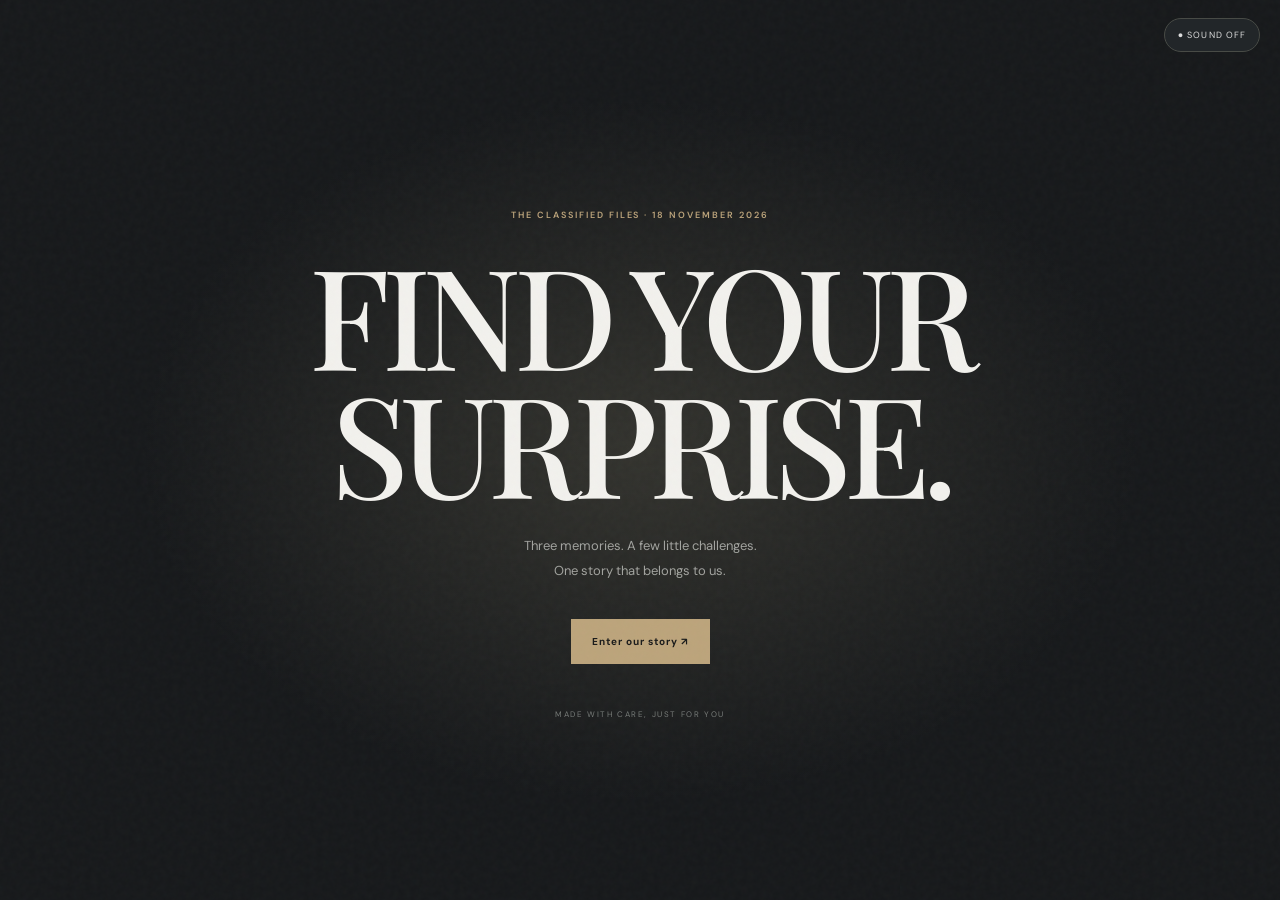
==== index.html @ cad34a2e "Add files via upload" ====
<!doctype html>
<html lang="en"><head><meta charset="utf-8"><meta name="viewport" content="width=device-width,initial-scale=1"><meta name="theme-color" content="#17191b"><title>The Scene: Us.</title><link rel="preconnect" href="https://fonts.googleapis.com"><link href="https://fonts.googleapis.com/css2?family=DM+Sans:wght@400;500;600;700&family=Playfair+Display:ital,wght@0,500;0,600;1,500&display=swap" rel="stylesheet"><link rel="stylesheet" href="styles.css"></head>
<body><div class="noise"></div><audio id="music" src="music.mp3" loop></audio><button class="sound" id="sound">● SOUND OFF</button><main>
<section class="page active hero" id="home"><div class="hero-inner"><div class="monogram"></div><p class="kicker">THE CLASSIFIED FILES · 18 NOVEMBER 2026</p><h1>FIND YOUR SURPRISE.</em></h1><p>Three memories. A few little challenges.<br>One story that belongs to us.</p><button class="gold" data-show="map">Enter our story ↗</button><small>MADE WITH CARE, JUST FOR YOU</small></div></section>
<section class="page" id="map"><header><span>THE SCENE: US.</span><button class="plain" data-show="home">EXIT ↗</button></header><div class="heading"><p class="kicker">YOUR STORY, IN THREE CHAPTERS</p><h2>Where shall we<br><em>go first?</em></h2><p>Every place holds a memory. Complete its little challenge to unlock the next.</p></div><div class="map"><div class="route"></div><button class="stop" data-ch="0"><b>01</b><strong>THE REFLECTION</strong><small>An evening to remember</small><i>OPEN ↗</i></button><button class="stop locked" data-ch="1"><b>02</b><strong>SUDDEN JOURNEY</strong><small>One seat, one lovely view</small><i>LOCKED</i></button><button class="stop locked" data-ch="2"><b>03</b><strong>SKILL GAP</strong><small>A very unfair match</small><i>LOCKED</i></button></div><footer><span id="progress">MEMORIES UNLOCKED 0 / 3</span><div class="bar"><span id="bar"></span></div></footer></section>
<section class="page" id="quest"><header><button class="plain" data-show="map">← THE MAP</button><span id="chapter">CHAPTER 01 / 03</span></header><div class="quest"><div class="art"><span id="artNo">01</span><small id="artTag">VALANKULAM LAKE</small></div><div><p class="kicker" id="kicker">CHAPTER ONE · THE LAKE</p><h2 id="title">An evening<br><em>by the lake.</em></h2><p id="story" class="story"></p><hr><p class="kicker">THE MEMORY CHALLENGE</p><h3 id="question"></h3><div id="answers" class="answers"></div><p id="feedback" class="feedback"></p><button class="gold" id="unlock" disabled>Unlock the memory ↗</button></div></div></section>
<section class="page" id="reveal"><header><span>THE SCENE: US.</span><span>MEMORY UNLOCKED</span></header><div class="center"><p class="kicker" id="photoLabel">A MOMENT TO KEEP</p><h2 id="revealTitle">Remember<br><em>this?</em></h2><div class="photo" id="photo"><span>ADD YOUR PHOTO<br><small>See README for filenames</small></span></div><p id="revealText" class="reveal-text"></p><button class="gold" data-show="map">Back to our map ↗</button></div></section>
<section class="page" id="vault"><header><span>THE SCENE: US.</span><span>THE MEMORY VAULT</span></header><div class="center"><p class="kicker">YOU FOUND YOUR WAY THROUGH</p><h2>Three chapters.<br><em>One us.</em></h2><p>Every little memory brought you here. Take a moment to look back.</p><div id="vaultCards" class="vault"></div><button class="gold" data-show="letter">There's one more thing ↗</button></div></section>
<section class="page" id="letter"><header><span>THE SCENE: US.</span><span>A LETTER FOR YOU</span></header><div class="letter-wrap"><p class="kicker">18 NOVEMBER · YOUR DAY</p><h2>For you,<br><em>always.</em></h2><article><p id="birthdayMessage" style="white-space:pre-line"></p></article><button class="gold" data-show="gift">One last little clue ↗</button></div></section>
<section class="page final" id="gift"><div class="center"><p class="kicker">FINAL MISSION · REAL WORLD</p><div class="star">✳</div><h2>Look a little<br><em>closer.</em></h2><p class="riddle" id="riddle" style="white-space:pre-line">You've seen yourself in a thousand photographs through my eyes. Today, I wanted to give you something that lets you see what I see.</p><small>HAPPY BIRTHDAY · 18 NOVEMBER 2026</small><button class="plain" data-show="map">↻ REVISIT OUR MEMORIES</button></div></section>
</main><script src="script.js"></script></body></html>
---- styles.css ----
:root{--bg:#17191b;--white:#f2f1ed;--muted:#a2a39f;--gold:#bca47b;--line:#3b3e3d;--serif:'Playfair Display',Georgia,serif;--sans:'DM Sans',Arial,sans-serif}*{box-sizing:border-box}body{margin:0;background:var(--bg);color:var(--white);font-family:var(--sans)}.noise{position:fixed;inset:0;pointer-events:none;z-index:10;opacity:.07;background-image:url("data:image/svg+xml,%3Csvg viewBox='0 0 180 180' xmlns='http://www.w3.org/2000/svg'%3E%3Cfilter id='n'%3E%3CfeTurbulence type='fractalNoise' baseFrequency='.8' numOctaves='3'/%3E%3C/filter%3E%3Crect width='100%25' height='100%25' filter='url(%23n)' opacity='.4'/%3E%3C/svg%3E")}button{font:inherit;cursor:pointer}.page{display:none;min-height:100svh;padding:28px 7vw 40px;position:relative}.page.active{display:flex;flex-direction:column;animation:fade .55s ease}@keyframes fade{from{opacity:0;transform:translateY(10px)}to{opacity:1;transform:none}}.sound{position:fixed;z-index:20;right:20px;top:18px;background:#222629;border:1px solid #484b46;border-radius:30px;color:#ddd;padding:10px 13px;font-size:9px;letter-spacing:.12em}.hero{align-items:center;justify-content:center;text-align:center;background:radial-gradient(ellipse at center,#33332e 0,transparent 55%)}.hero-inner{margin:auto}.monogram{font:italic 25px var(--serif);color:var(--gold);letter-spacing:.2em;margin-bottom:40px}.kicker{font-size:9px;letter-spacing:.22em;color:var(--gold);font-weight:600}.hero h1{font:500 clamp(68px,11vw,140px)/.92 var(--serif);letter-spacing:-.06em;margin:28px 0}.hero h1 em,h2 em{color:#d4c09c;font-weight:500}.hero p:not(.kicker){font-size:13px;line-height:1.9;color:var(--muted)}.gold{background:var(--gold);border:1px solid var(--gold);color:#191a1a;padding:15px 20px;margin-top:23px;font-size:10px;letter-spacing:.1em;font-weight:700}.gold:hover{background:#d4c09c}.hero small,.final small{display:block;color:#777b78;font-size:8px;letter-spacing:.2em;margin-top:45px}header{display:flex;justify-content:space-between;align-items:center;color:#92958f;font-size:8px;letter-spacing:.18em}.plain{background:none;border:0;color:#a5a79f;font-size:9px;letter-spacing:.12em;padding:10px 0}.heading{text-align:center;margin:9vh auto 0;max-width:550px}.heading h2,h2{font:500 clamp(46px,7vw,80px)/1.02 var(--serif);letter-spacing:-.045em;margin:18px 0}.heading>p:last-child,.center>p:not(.kicker){color:var(--muted);font-size:12px;line-height:1.8;max-width:420px;margin:0 auto}.map{position:relative;display:flex;justify-content:space-between;align-items:center;max-width:900px;width:100%;height:280px;margin:5vh auto 0}.route{position:absolute;left:12%;right:12%;height:1px;background:linear-gradient(90deg,var(--gold),#555);transform:rotate(-9deg)}.stop{z-index:1;position:relative;width:205px;min-height:120px;text-align:left;background:var(--bg);border:0;padding:14px 8px 14px 18px;color:var(--white)}.stop:before{content:'';position:absolute;left:0;top:17px;width:7px;height:7px;border-radius:50%;background:var(--gold);box-shadow:0 0 0 6px #bca47b22}.stop b,.stop strong,.stop small,.stop i{display:block}.stop b{font-size:9px;letter-spacing:.2em;color:var(--gold);margin-bottom:12px}.stop strong{font:500 26px var(--serif)}.stop small{font-size:10px;color:var(--muted);margin-top:7px}.stop i{font-style:normal;font-size:8px;letter-spacing:.15em;color:var(--gold);margin-top:16px}.stop.locked{opacity:.3;cursor:not-allowed}footer{display:flex;gap:18px;align-items:center;max-width:900px;width:100%;margin:auto auto 10px;color:#858984;font-size:8px;letter-spacing:.16em}.bar{height:2px;background:#444;flex:1}.bar span{display:block;height:100%;width:0;background:var(--gold);transition:.3s}.quest{max-width:1100px;width:100%;margin:auto;display:grid;grid-template-columns:1fr 1fr;gap:8vw;align-items:center;padding:35px 0}.art{height:min(60vh,520px);min-height:300px;background:radial-gradient(circle at 70% 25%,#bca47b30,transparent 34%),linear-gradient(145deg,#303536,#1c1f20);border:1px solid #454944;display:flex;align-items:center;justify-content:center;position:relative}.art span{font:italic clamp(100px,16vw,190px) var(--serif);color:#bca47b35}.art small{position:absolute;bottom:18px;left:18px;color:#aaa;font-size:8px;letter-spacing:.16em}.quest h2{font-size:clamp(42px,5vw,65px)}.story{font-size:12px;line-height:1.9;color:#b2b4ae}.quest hr{border:0;border-top:1px solid var(--line);margin:23px 0}.quest h3{font:500 20px var(--serif)}.answers{display:grid;grid-template-columns:1fr 1fr;gap:8px}.answer{background:transparent;border:1px solid #484b46;color:#ccc;padding:12px;text-align:left;font-size:10px}.answer:hover{border-color:var(--gold)}.answer.correct{border-color:#91a98c;color:#d1e1cb;background:#91a98c12}.answer.wrong{border-color:#b87970;color:#e3b0a7}.feedback{min-height:16px;color:#d4c09c;font-size:10px}.gold:disabled{opacity:.3;cursor:not-allowed}.center{text-align:center;max-width:760px;width:100%;margin:auto;padding:35px 0}.photo{width:min(360px,86vw);aspect-ratio:9/16;height:auto;margin:25px auto;background:#25292a;border:1px solid #484b46;background-position:center;background-size:contain;background-repeat:no-repeat;display:grid;place-items:center;color:#9b9e97;font-size:8px;letter-spacing:.18em;text-align:center;line-height:2}.photo small{font-size:10px;letter-spacing:0}.reveal-text{font:16px/1.8 var(--serif)!important;color:#c7c6be!important}.vault{display:grid;grid-template-columns:repeat(3,1fr);gap:12px;margin:32px 0;text-align:left}.vault article{border:1px solid #444;background:#202426;padding:20px}.vault b{font-size:8px;color:var(--gold);letter-spacing:.18em}.vault h3{font:24px var(--serif);margin:14px 0 8px}.vault p{font-size:10px;line-height:1.7;color:var(--muted)}.letter-wrap{max-width:680px;margin:auto;padding:35px 0}.letter-wrap h2{font-size:clamp(52px,8vw,86px)}.letter-wrap article{background:#202426;border:1px solid #48483f;padding:28px 32px;margin:28px 0;font:15px/1.95 var(--serif);color:#d0d0c8}.letter-wrap article b{font:600 9px var(--sans);letter-spacing:.2em;color:var(--gold)}.sign{color:#d4c09c;font-style:italic}.star{font-size:48px;color:var(--gold);margin:30px}.riddle{font:20px/1.8 var(--serif)!important;color:#e2ded5!important;margin:28px auto!important}.final{justify-content:center;background:radial-gradient(ellipse at center,#bca47b18,transparent 60%)}.final .center{margin:auto}
@media(max-width:720px){.page{padding:22px 6vw 32px}.hero h1{font-size:78px}.heading{margin-top:7vh}.map{height:390px;display:block;margin-top:28px}.route{left:20%;right:auto;top:10%;bottom:10%;height:auto;width:1px;transform:none}.stop{position:absolute;width:190px}.stop:nth-child(2){left:0;top:2%}.stop:nth-child(3){right:0;top:37%}.stop:nth-child(4){left:10%;bottom:0}.quest{grid-template-columns:1fr;gap:22px;padding:25px 0}.art{height:25vh;min-height:180px}.quest h2{font-size:48px}.vault{grid-template-columns:1fr}.letter-wrap article{padding:22px;font-size:14px}.riddle{font-size:17px!important}}
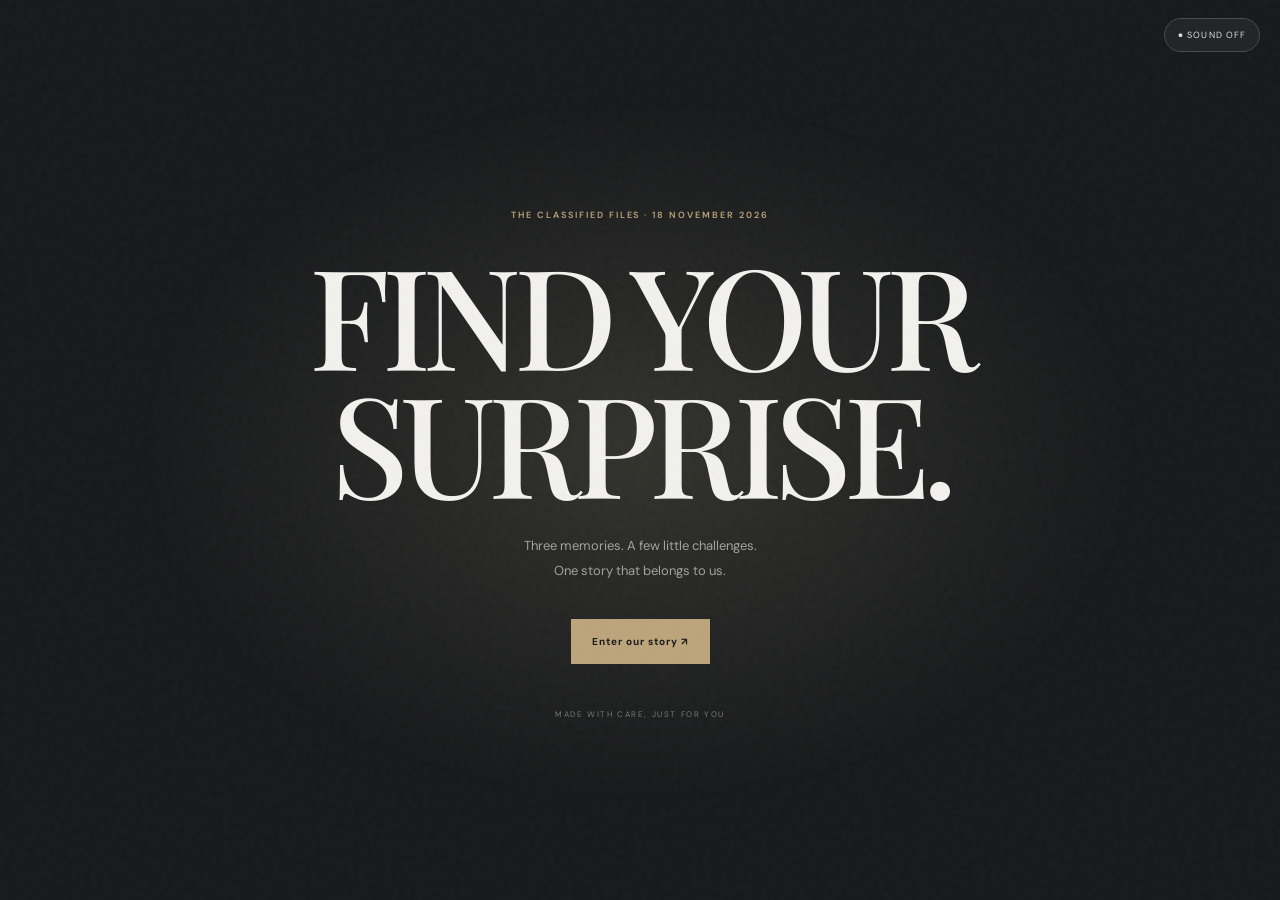
==== commit 8bf874b0: "Add files via upload" ====
--- a/index.html
+++ b/index.html
@@ -1,5 +1,5 @@
 <!doctype html>
-<html lang="en"><head><meta charset="utf-8"><meta name="viewport" content="width=device-width,initial-scale=1"><meta name="theme-color" content="#17191b"><title>The Scene: Us.</title><link rel="preconnect" href="https://fonts.googleapis.com"><link href="https://fonts.googleapis.com/css2?family=DM+Sans:wght@400;500;600;700&family=Playfair+Display:ital,wght@0,500;0,600;1,500&display=swap" rel="stylesheet"><link rel="stylesheet" href="styles.css"></head>
+<html lang="en"><head><meta charset="utf-8"><meta name="viewport" content="width=device-width,initial-scale=1"><meta name="theme-color" content="#17191b"><title>Find Your Surprise.</title><link rel="preconnect" href="https://fonts.googleapis.com"><link href="https://fonts.googleapis.com/css2?family=DM+Sans:wght@400;500;600;700&family=Playfair+Display:ital,wght@0,500;0,600;1,500&display=swap" rel="stylesheet"><link rel="stylesheet" href="styles.css"></head>
 <body><div class="noise"></div><audio id="music" src="music.mp3" loop></audio><button class="sound" id="sound">● SOUND OFF</button><main>
 <section class="page active hero" id="home"><div class="hero-inner"><div class="monogram"></div><p class="kicker">THE CLASSIFIED FILES · 18 NOVEMBER 2026</p><h1>FIND YOUR SURPRISE.</em></h1><p>Three memories. A few little challenges.<br>One story that belongs to us.</p><button class="gold" data-show="map">Enter our story ↗</button><small>MADE WITH CARE, JUST FOR YOU</small></div></section>
 <section class="page" id="map"><header><span>THE SCENE: US.</span><button class="plain" data-show="home">EXIT ↗</button></header><div class="heading"><p class="kicker">YOUR STORY, IN THREE CHAPTERS</p><h2>Where shall we<br><em>go first?</em></h2><p>Every place holds a memory. Complete its little challenge to unlock the next.</p></div><div class="map"><div class="route"></div><button class="stop" data-ch="0"><b>01</b><strong>THE REFLECTION</strong><small>An evening to remember</small><i>OPEN ↗</i></button><button class="stop locked" data-ch="1"><b>02</b><strong>SUDDEN JOURNEY</strong><small>One seat, one lovely view</small><i>LOCKED</i></button><button class="stop locked" data-ch="2"><b>03</b><strong>SKILL GAP</strong><small>A very unfair match</small><i>LOCKED</i></button></div><footer><span id="progress">MEMORIES UNLOCKED 0 / 3</span><div class="bar"><span id="bar"></span></div></footer></section>
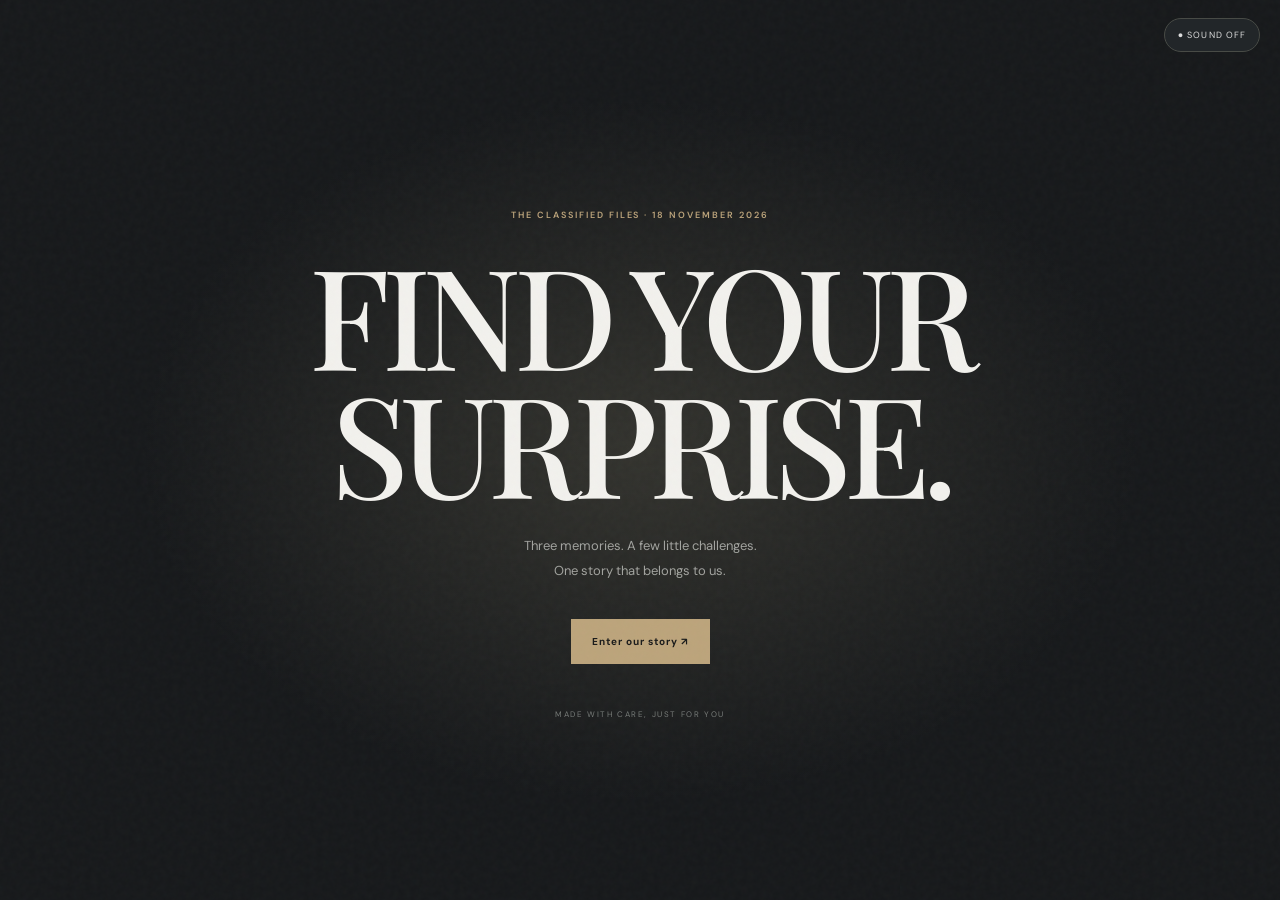
==== commit 6cc1f937: "Add files via upload" ====
--- a/index.html
+++ b/index.html
@@ -2,10 +2,10 @@
 <html lang="en"><head><meta charset="utf-8"><meta name="viewport" content="width=device-width,initial-scale=1"><meta name="theme-color" content="#17191b"><title>Find Your Surprise.</title><link rel="preconnect" href="https://fonts.googleapis.com"><link href="https://fonts.googleapis.com/css2?family=DM+Sans:wght@400;500;600;700&family=Playfair+Display:ital,wght@0,500;0,600;1,500&display=swap" rel="stylesheet"><link rel="stylesheet" href="styles.css"></head>
 <body><div class="noise"></div><audio id="music" src="music.mp3" loop></audio><button class="sound" id="sound">● SOUND OFF</button><main>
 <section class="page active hero" id="home"><div class="hero-inner"><div class="monogram"></div><p class="kicker">THE CLASSIFIED FILES · 18 NOVEMBER 2026</p><h1>FIND YOUR SURPRISE.</em></h1><p>Three memories. A few little challenges.<br>One story that belongs to us.</p><button class="gold" data-show="map">Enter our story ↗</button><small>MADE WITH CARE, JUST FOR YOU</small></div></section>
-<section class="page" id="map"><header><span>THE SCENE: US.</span><button class="plain" data-show="home">EXIT ↗</button></header><div class="heading"><p class="kicker">YOUR STORY, IN THREE CHAPTERS</p><h2>Where shall we<br><em>go first?</em></h2><p>Every place holds a memory. Complete its little challenge to unlock the next.</p></div><div class="map"><div class="route"></div><button class="stop" data-ch="0"><b>01</b><strong>THE REFLECTION</strong><small>An evening to remember</small><i>OPEN ↗</i></button><button class="stop locked" data-ch="1"><b>02</b><strong>SUDDEN JOURNEY</strong><small>One seat, one lovely view</small><i>LOCKED</i></button><button class="stop locked" data-ch="2"><b>03</b><strong>SKILL GAP</strong><small>A very unfair match</small><i>LOCKED</i></button></div><footer><span id="progress">MEMORIES UNLOCKED 0 / 3</span><div class="bar"><span id="bar"></span></div></footer></section>
+<section class="page" id="map"><header><span>FIND YOUR SURPRISE..</span><button class="plain" data-show="home">EXIT ↗</button></header><div class="heading"><p class="kicker">YOUR STORY, IN THREE CHAPTERS</p><h2>Where shall we<br><em>go first?</em></h2><p>Every place holds a memory. Complete its little challenge to unlock the next.</p></div><div class="map"><div class="route"></div><button class="stop" data-ch="0"><b>01</b><strong>THE REFLECTION</strong><small>An evening to remember</small><i>OPEN ↗</i></button><button class="stop locked" data-ch="1"><b>02</b><strong>SUDDEN JOURNEY</strong><small>One seat, one lovely view</small><i>LOCKED</i></button><button class="stop locked" data-ch="2"><b>03</b><strong>SKILL GAP</strong><small>A very unfair match</small><i>LOCKED</i></button></div><footer><span id="progress">MEMORIES UNLOCKED 0 / 3</span><div class="bar"><span id="bar"></span></div></footer></section>
 <section class="page" id="quest"><header><button class="plain" data-show="map">← THE MAP</button><span id="chapter">CHAPTER 01 / 03</span></header><div class="quest"><div class="art"><span id="artNo">01</span><small id="artTag">VALANKULAM LAKE</small></div><div><p class="kicker" id="kicker">CHAPTER ONE · THE LAKE</p><h2 id="title">An evening<br><em>by the lake.</em></h2><p id="story" class="story"></p><hr><p class="kicker">THE MEMORY CHALLENGE</p><h3 id="question"></h3><div id="answers" class="answers"></div><p id="feedback" class="feedback"></p><button class="gold" id="unlock" disabled>Unlock the memory ↗</button></div></div></section>
-<section class="page" id="reveal"><header><span>THE SCENE: US.</span><span>MEMORY UNLOCKED</span></header><div class="center"><p class="kicker" id="photoLabel">A MOMENT TO KEEP</p><h2 id="revealTitle">Remember<br><em>this?</em></h2><div class="photo" id="photo"><span>ADD YOUR PHOTO<br><small>See README for filenames</small></span></div><p id="revealText" class="reveal-text"></p><button class="gold" data-show="map">Back to our map ↗</button></div></section>
-<section class="page" id="vault"><header><span>THE SCENE: US.</span><span>THE MEMORY VAULT</span></header><div class="center"><p class="kicker">YOU FOUND YOUR WAY THROUGH</p><h2>Three chapters.<br><em>One us.</em></h2><p>Every little memory brought you here. Take a moment to look back.</p><div id="vaultCards" class="vault"></div><button class="gold" data-show="letter">There's one more thing ↗</button></div></section>
-<section class="page" id="letter"><header><span>THE SCENE: US.</span><span>A LETTER FOR YOU</span></header><div class="letter-wrap"><p class="kicker">18 NOVEMBER · YOUR DAY</p><h2>For you,<br><em>always.</em></h2><article><p id="birthdayMessage" style="white-space:pre-line"></p></article><button class="gold" data-show="gift">One last little clue ↗</button></div></section>
+<section class="page" id="reveal"><header><span>FIND YOUR SURPRISE.</span><span>MEMORY UNLOCKED</span></header><div class="center"><p class="kicker" id="photoLabel">A MOMENT TO KEEP</p><h2 id="revealTitle">Remember<br><em>this?</em></h2><div class="photo" id="photo"><span>ADD YOUR PHOTO<br><small>See README for filenames</small></span></div><p id="revealText" class="reveal-text"></p><button class="gold" data-show="map">Back to our map ↗</button></div></section>
+<section class="page" id="vault"><header><span>FIND YOUR SURPRISE.</span><span>THE MEMORY VAULT</span></header><div class="center"><p class="kicker">YOU FOUND YOUR WAY THROUGH</p><h2>Three chapters.<br><em>One us.</em></h2><p>Every little memory brought you here. Take a moment to look back.</p><div id="vaultCards" class="vault"></div><button class="gold" data-show="letter">There's one more thing ↗</button></div></section>
+<section class="page" id="letter"><header><span>FIND YOUR SURPRISE.</span><span>A LETTER FOR YOU</span></header><div class="letter-wrap"><p class="kicker">18 NOVEMBER · YOUR DAY</p><h2>For you,<br><em>always.</em></h2><article><p id="birthdayMessage" style="white-space:pre-line"></p></article><button class="gold" data-show="gift">One last little clue ↗</button></div></section>
 <section class="page final" id="gift"><div class="center"><p class="kicker">FINAL MISSION · REAL WORLD</p><div class="star">✳</div><h2>Look a little<br><em>closer.</em></h2><p class="riddle" id="riddle" style="white-space:pre-line">You've seen yourself in a thousand photographs through my eyes. Today, I wanted to give you something that lets you see what I see.</p><small>HAPPY BIRTHDAY · 18 NOVEMBER 2026</small><button class="plain" data-show="map">↻ REVISIT OUR MEMORIES</button></div></section>
 </main><script src="script.js"></script></body></html>
